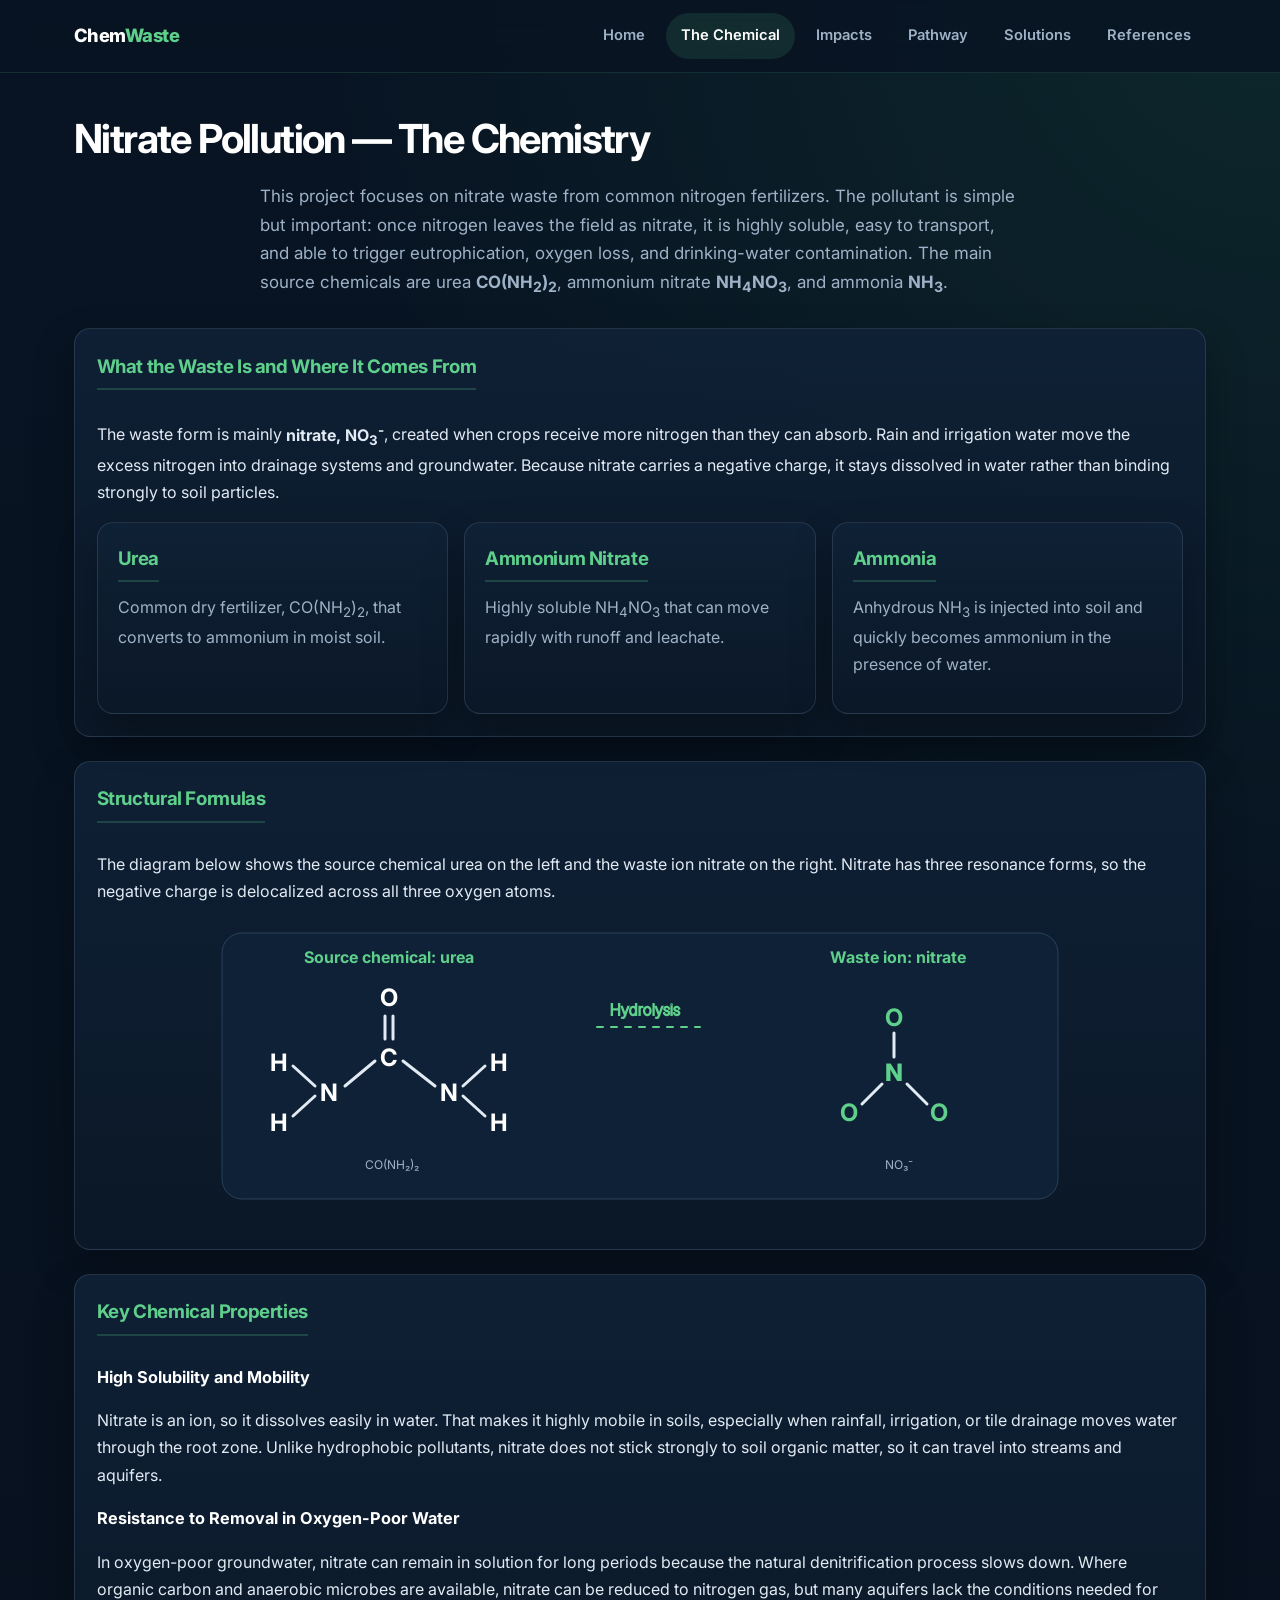
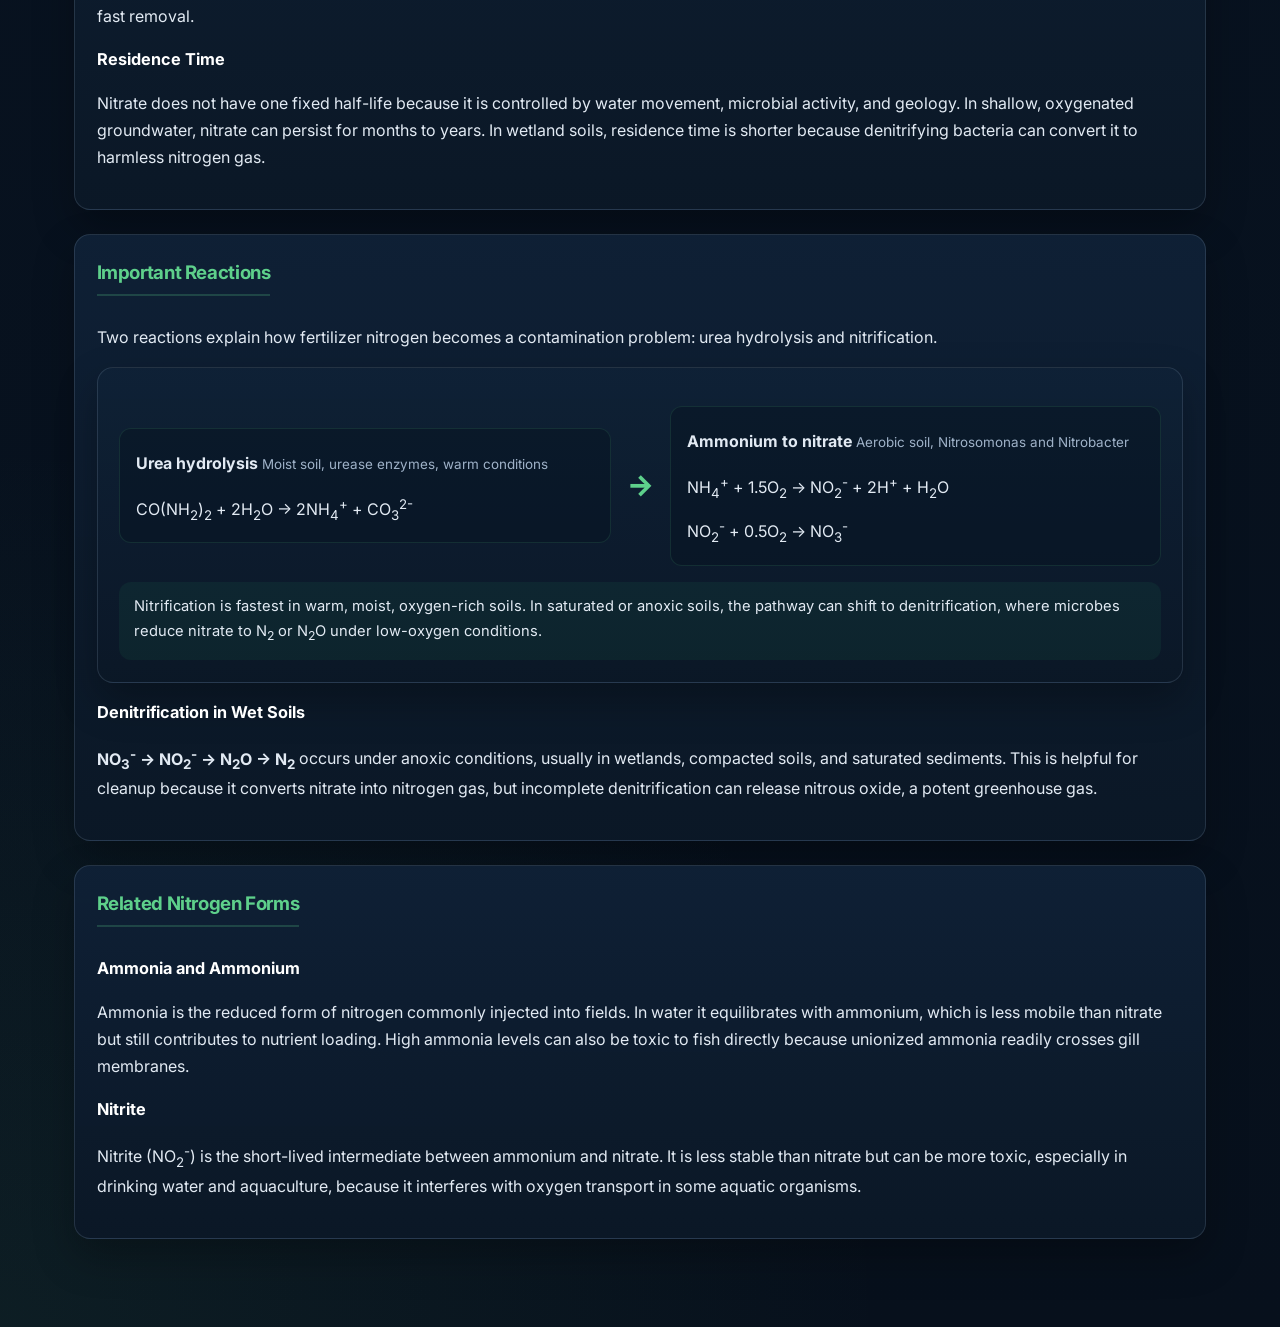
==== docs/pages/chemical.html @ fd7825a0 "Initial file upload" ====
<!DOCTYPE html>
<html lang="en">
<head>
  <meta charset="UTF-8">
  <meta name="viewport" content="width=device-width, initial-scale=1.0">
  <title>The Chemical — Nitrate Pollution &amp; Fertilizer Waste</title>
  <link rel="stylesheet" href="../css/styles.css">
</head>
<body>

  <!-- ======== NAVBAR ======== -->
  <nav class="navbar">
    <div class="nav-inner">
      <a href="../index.html" class="logo">Chem<span>Waste</span></a>
      <button class="hamburger" aria-label="Menu" onclick="document.querySelector('.nav-links').classList.toggle('open')">
        <span></span><span></span><span></span>
      </button>
      <ul class="nav-links">
        <li><a href="../index.html">Home</a></li>
        <li><a href="chemical.html" class="active">The Chemical</a></li>
        <li><a href="impacts.html">Impacts</a></li>
        <li><a href="pathway.html">Pathway</a></li>
        <li><a href="solutions.html">Solutions</a></li>
        <li><a href="references.html">References</a></li>
      </ul>
    </div>
  </nav>

  <div class="container">
    <h1 class="section-title">Nitrate Pollution — The Chemistry</h1>
    <p class="section-subtitle">
      This project focuses on nitrate waste from common nitrogen fertilizers. The pollutant is simple but important:
      once nitrogen leaves the field as nitrate, it is highly soluble, easy to transport, and able to trigger eutrophication,
      oxygen loss, and drinking-water contamination. The main source chemicals are urea <strong>CO(NH<sub>2</sub>)<sub>2</sub></strong>,
      ammonium nitrate <strong>NH<sub>4</sub>NO<sub>3</sub></strong>, and ammonia <strong>NH<sub>3</sub></strong>.
    </p>

    <div class="sub-section">
      <h3>What the Waste Is and Where It Comes From</h3>
      <p>
        The waste form is mainly <strong>nitrate, NO<sub>3</sub><sup>-</sup></strong>, created when crops receive more nitrogen than they can absorb.
        Rain and irrigation water move the excess nitrogen into drainage systems and groundwater. Because nitrate carries a negative charge,
        it stays dissolved in water rather than binding strongly to soil particles.
      </p>

      <div class="grid-3">
        <div class="source-card">
          <h3>Urea</h3>
          <p>Common dry fertilizer, CO(NH<sub>2</sub>)<sub>2</sub>, that converts to ammonium in moist soil.</p>
        </div>
        <div class="source-card">
          <h3>Ammonium Nitrate</h3>
          <p>Highly soluble NH<sub>4</sub>NO<sub>3</sub> that can move rapidly with runoff and leachate.</p>
        </div>
        <div class="source-card">
          <h3>Ammonia</h3>
          <p>Anhydrous NH<sub>3</sub> is injected into soil and quickly becomes ammonium in the presence of water.</p>
        </div>
      </div>
    </div>

    <div class="sub-section">
      <h3>Structural Formulas</h3>
      <p>
        The diagram below shows the source chemical urea on the left and the waste ion nitrate on the right.
        Nitrate has three resonance forms, so the negative charge is delocalized across all three oxygen atoms.
      </p>

      <div class="svg-diagram">
        <svg xmlns="http://www.w3.org/2000/svg" viewBox="0 0 860 290" width="860" height="290" aria-label="Urea and nitrate structural formulas">
          <rect x="12" y="12" width="836" height="266" rx="20" fill="#0f2136" stroke="#28405b"/>

          <g font-family="Inter, sans-serif" fill="#ffffff">
            <text x="94" y="42" font-size="16" font-weight="700" fill="#5ed08b">Source chemical: urea</text>
            <text x="620" y="42" font-size="16" font-weight="700" fill="#5ed08b">Waste ion: nitrate</text>
          </g>

          <!-- Urea structure bonds -->
          <g stroke="#e2eaf3" stroke-width="3" fill="none" stroke-linecap="round" stroke-linejoin="round">
            <!-- C=O double bond (vertical) -->
            <line x1="175" y1="118" x2="175" y2="95"/>
            <line x1="183" y1="118" x2="183" y2="95"/>
            <!-- C-N left bond -->
            <line x1="165" y1="140" x2="135" y2="165"/>
            <!-- C-N right bond -->
            <line x1="193" y1="140" x2="225" y2="165"/>
            <!-- Left NH2: N to H1 (upper left) -->
            <line x1="105" y1="165" x2="83" y2="145"/>
            <!-- Left NH2: N to H2 (lower left) -->
            <line x1="105" y1="175" x2="83" y2="195"/>
            <!-- Right NH2: N to H1 (upper right) -->
            <line x1="253" y1="165" x2="275" y2="145"/>
            <!-- Right NH2: N to H2 (lower right) -->
            <line x1="253" y1="175" x2="275" y2="195"/>
          </g>

          <!-- Urea structure atoms -->
          <g font-family="Inter, sans-serif" font-size="24" font-weight="700" fill="#ffffff">
            <!-- Central carbon -->
            <text x="170" y="145">C</text>
            <!-- Oxygen (top) -->
            <text x="170" y="85">O</text>
            <!-- Left nitrogen -->
            <text x="110" y="180">N</text>
            <!-- Left H1 -->
            <text x="60" y="150">H</text>
            <!-- Left H2 -->
            <text x="60" y="210">H</text>
            <!-- Right nitrogen -->
            <text x="230" y="180">N</text>
            <!-- Right H1 -->
            <text x="280" y="150">H</text>
            <!-- Right H2 -->
            <text x="280" y="210">H</text>
          </g>

          <g font-family="Inter, sans-serif" fill="#5ed08b">
            <text x="675" y="160" font-size="24" font-weight="800">N</text>
            <text x="675" y="105" font-size="24" font-weight="700">O</text>
            <text x="630" y="200" font-size="24" font-weight="700">O</text>
            <text x="720" y="200" font-size="24" font-weight="700">O</text>
            <!-- <text x="586" y="77" font-size="13" font-weight="700">-</text>
            <text x="639" y="136" font-size="13" font-weight="700">-</text>
            <text x="666" y="95" font-size="13" font-weight="700">-</text> -->
          </g>

          <g stroke="#e2eaf3" stroke-width="3" stroke-linecap="round">
            <line x1="684" y1="136" x2="684" y2="112"/>
            <line x1="672" y1="163" x2="652" y2="183"/>
            <line x1="697" y1="163" x2="717" y2="183"/>
          </g>

          <g font-family="Inter, sans-serif" fill="#9fb2c8" font-size="12">
            <text x="155" y="248">CO(NH₂)₂</text>
            <text x="675" y="248">NO₃⁻</text>
          </g>

          <g stroke="#5ed08b" stroke-width="2" stroke-linecap="round">
            <line x1="387" y1="106" x2="490" y2="106" stroke-dasharray="6 8"/>
            <text x="400" y="94" fill="#5ed08b" font-family="Inter, sans-serif" font-size="15" font-weight="50">Hydrolysis</text>
          </g>
        </svg>
      </div>
    </div>

    <div class="sub-section">
      <h3>Key Chemical Properties</h3>

      <h4>High Solubility and Mobility</h4>
      <p>
        Nitrate is an ion, so it dissolves easily in water. That makes it highly mobile in soils, especially when rainfall,
        irrigation, or tile drainage moves water through the root zone. Unlike hydrophobic pollutants, nitrate does not stick
        strongly to soil organic matter, so it can travel into streams and aquifers.
      </p>

      <h4>Resistance to Removal in Oxygen-Poor Water</h4>
      <p>
        In oxygen-poor groundwater, nitrate can remain in solution for long periods because the natural denitrification
        process slows down. Where organic carbon and anaerobic microbes are available, nitrate can be reduced to nitrogen gas,
        but many aquifers lack the conditions needed for fast removal.
      </p>

      <h4>Residence Time</h4>
      <p>
        Nitrate does not have one fixed half-life because it is controlled by water movement, microbial activity,
        and geology. In shallow, oxygenated groundwater, nitrate can persist for months to years. In wetland soils,
        residence time is shorter because denitrifying bacteria can convert it to harmless nitrogen gas.
      </p>
    </div>

    <div class="sub-section">
      <h3>Important Reactions</h3>
      <p>
        Two reactions explain how fertilizer nitrogen becomes a contamination problem: urea hydrolysis and nitrification.
      </p>

      <div class="reaction-box">
        <div class="reaction-flow">
          <div class="reaction-side">
            <strong>Urea hydrolysis</strong>
            <div class="reaction-label">Moist soil, urease enzymes, warm conditions</div>
            <p class="mb-0">CO(NH<sub>2</sub>)<sub>2</sub> + 2H<sub>2</sub>O → 2NH<sub>4</sub><sup>+</sup> + CO<sub>3</sub><sup>2-</sup></p>
          </div>
          <div class="reaction-arrow">→</div>
          <div class="reaction-side">
            <strong>Ammonium to nitrate</strong>
            <div class="reaction-label">Aerobic soil, Nitrosomonas and Nitrobacter</div>
            <p class="mb-0">NH<sub>4</sub><sup>+</sup> + 1.5O<sub>2</sub> → NO<sub>2</sub><sup>-</sup> + 2H<sup>+</sup> + H<sub>2</sub>O</p>
            <p class="mb-0 mt-2">NO<sub>2</sub><sup>-</sup> + 0.5O<sub>2</sub> → NO<sub>3</sub><sup>-</sup></p>
          </div>
        </div>

        <div class="reaction-conditions">
          Nitrification is fastest in warm, moist, oxygen-rich soils. In saturated or anoxic soils, the pathway can shift to denitrification,
          where microbes reduce nitrate to N<sub>2</sub> or N<sub>2</sub>O under low-oxygen conditions.
        </div>
      </div>

      <h4>Denitrification in Wet Soils</h4>
      <p>
        <strong>NO<sub>3</sub><sup>-</sup> → NO<sub>2</sub><sup>-</sup> → N<sub>2</sub>O → N<sub>2</sub></strong>
        occurs under anoxic conditions, usually in wetlands, compacted soils, and saturated sediments.
        This is helpful for cleanup because it converts nitrate into nitrogen gas, but incomplete denitrification can release nitrous oxide,
        a potent greenhouse gas.
      </p>
    </div>

    <div class="sub-section">
      <h3>Related Nitrogen Forms</h3>

      <h4>Ammonia and Ammonium</h4>
      <p>
        Ammonia is the reduced form of nitrogen commonly injected into fields. In water it equilibrates with ammonium,
        which is less mobile than nitrate but still contributes to nutrient loading. High ammonia levels can also be toxic
        to fish directly because unionized ammonia readily crosses gill membranes.
      </p>

      <h4>Nitrite</h4>
      <p>
        Nitrite (NO<sub>2</sub><sup>-</sup>) is the short-lived intermediate between ammonium and nitrate. It is less stable than nitrate but can be more toxic,
        especially in drinking water and aquaculture, because it interferes with oxygen transport in some aquatic organisms.
      </p>
    </div>
  </div>

</body>
</html>
---- docs/css/styles.css ----
/* ============================================
   Nitrate Runoff & Eutrophication
   Global Stylesheet — css/styles.css
   ============================================ */

@import url('https://fonts.googleapis.com/css2?family=Inter:wght@400;500;600;700;800&display=swap');

:root {
  --navy: #081423;
  --navy-2: #10253c;
  --navy-3: #163552;
  --green: #2fb36c;
  --green-2: #5ed08b;
  --green-3: #1f8f53;
  --white: #ffffff;
  --panel: #0f2136;
  --panel-2: #132941;
  --line: rgba(166, 194, 219, 0.16);
  --text: #e2eaf3;
  --muted: #9fb2c8;
  --shadow: 0 18px 40px rgba(0, 0, 0, 0.28);
  --radius: 16px;
  --radius-sm: 12px;
  --max-width: 1180px;
  --transition: 220ms ease;
}

*, *::before, *::after {
  box-sizing: border-box;
}

html {
  scroll-behavior: smooth;
  font-size: 16px;
}

body {
  margin: 0;
  min-height: 100vh;
  display: flex;
  flex-direction: column;
  background:
    radial-gradient(circle at top right, rgba(47, 179, 108, 0.12), transparent 30%),
    radial-gradient(circle at bottom left, rgba(94, 208, 139, 0.07), transparent 28%),
    linear-gradient(180deg, var(--navy) 0%, #07101c 100%);
  color: var(--text);
  font-family: 'Inter', sans-serif;
  line-height: 1.7;
}

img {
  max-width: 100%;
  display: block;
}

a {
  color: var(--green-2);
  text-decoration: none;
  transition: color var(--transition), opacity var(--transition);
}

a:hover {
  color: var(--green);
}

button,
a {
  -webkit-tap-highlight-color: transparent;
}

button:focus-visible,
a:focus-visible,
input:focus-visible,
textarea:focus-visible,
select:focus-visible {
  outline: 2px solid var(--green-2);
  outline-offset: 3px;
}

.navbar {
  position: sticky;
  top: 0;
  z-index: 1000;
  backdrop-filter: blur(14px);
  background: rgba(8, 20, 35, 0.88);
  border-bottom: 1px solid rgba(94, 208, 139, 0.15);
}

.nav-inner {
  max-width: var(--max-width);
  margin: 0 auto;
  padding: 0 1.5rem;
  height: 72px;
  display: flex;
  align-items: center;
  justify-content: space-between;
  gap: 1rem;
}

.logo {
  font-size: 1.15rem;
  font-weight: 800;
  letter-spacing: -0.03em;
  color: var(--white);
}

.logo span {
  color: var(--green-2);
}

.nav-links {
  list-style: none;
  display: flex;
  align-items: center;
  gap: 0.35rem;
  margin: 0;
  padding: 0;
}

.nav-links a {
  display: block;
  padding: 0.65rem 0.95rem;
  border-radius: 999px;
  color: var(--muted);
  font-size: 0.92rem;
  font-weight: 600;
}

.nav-links a:hover,
.nav-links a.active {
  color: var(--white);
  background: rgba(94, 208, 139, 0.12);
}

.hamburger {
  display: none;
  border: 0;
  background: transparent;
  padding: 0.25rem;
  cursor: pointer;
}

.hamburger span {
  display: block;
  width: 24px;
  height: 2px;
  margin: 5px 0;
  border-radius: 999px;
  background: var(--white);
  transition: transform var(--transition), opacity var(--transition);
}

.container {
  width: 100%;
  max-width: var(--max-width);
  margin: 0 auto;
  padding: 2rem 1.5rem 4rem;
  flex: 1;
}

main {
  flex: 1;
}

.hero {
  position: relative;
  overflow: hidden;
  padding: 5.5rem 1.5rem 4rem;
  text-align: center;
  min-height: 72vh;
  display: grid;
  place-items: center;
}

.hero::before,
.hero::after {
  content: '';
  position: absolute;
  inset: auto;
  border-radius: 50%;
  pointer-events: none;
}

.hero::before {
  width: 480px;
  height: 480px;
  top: -180px;
  right: -120px;
  background: radial-gradient(circle, rgba(47, 179, 108, 0.15), transparent 68%);
}

.hero::after {
  width: 360px;
  height: 360px;
  left: -120px;
  bottom: -140px;
  background: radial-gradient(circle, rgba(94, 208, 139, 0.1), transparent 68%);
}

.hero-content {
  position: relative;
  z-index: 1;
  max-width: 880px;
}

.eyebrow {
  display: inline-flex;
  align-items: center;
  gap: 0.5rem;
  padding: 0.45rem 0.85rem;
  margin-bottom: 1.1rem;
  border: 1px solid rgba(94, 208, 139, 0.22);
  border-radius: 999px;
  background: rgba(15, 33, 54, 0.7);
  color: var(--green-2);
  font-size: 0.82rem;
  font-weight: 700;
  letter-spacing: 0.08em;
  text-transform: uppercase;
}

.hero h1,
.section-title {
  margin: 0;
  color: var(--white);
  letter-spacing: -0.04em;
}

.hero h1 {
  font-size: clamp(2.4rem, 6vw, 4.4rem);
  line-height: 1.04;
  margin-bottom: 1rem;
}

.accent {
  color: var(--green-2);
}

.hero .subtitle,
.section-subtitle {
  margin: 0 auto;
  color: var(--muted);
  font-size: 1.06rem;
  max-width: 760px;
}

.hero .subtitle {
  font-size: clamp(1rem, 2vw, 1.18rem);
}

.hero-actions {
  margin-top: 1.8rem;
  display: flex;
  justify-content: center;
  gap: 0.85rem;
  flex-wrap: wrap;
}

.cta-btn,
.secondary-btn,
.card-link {
  display: inline-flex;
  align-items: center;
  justify-content: center;
  gap: 0.45rem;
  border-radius: 999px;
  transition: transform var(--transition), background var(--transition), color var(--transition), border-color var(--transition);
}

.cta-btn {
  padding: 0.9rem 1.35rem;
  background: linear-gradient(135deg, var(--green) 0%, var(--green-2) 100%);
  color: #082012;
  font-weight: 800;
  box-shadow: 0 14px 30px rgba(47, 179, 108, 0.25);
}

.cta-btn:hover {
  transform: translateY(-1px);
  color: #082012;
}

.secondary-btn {
  padding: 0.9rem 1.2rem;
  border: 1px solid rgba(94, 208, 139, 0.24);
  color: var(--white);
  background: rgba(15, 33, 54, 0.72);
  font-weight: 700;
}

.secondary-btn:hover {
  transform: translateY(-1px);
  color: var(--white);
  border-color: rgba(94, 208, 139, 0.42);
}

.stats-strip {
  margin-top: 2rem;
  display: grid;
  grid-template-columns: repeat(auto-fit, minmax(220px, 1fr));
  gap: 1rem;
}

.stat-card,
.page-card,
.sub-section,
.chart-container,
.reaction-box,
.highlight-box,
.challenge-box,
.ref-note,
.modal,
.process-card,
.info-card,
.solution-card,
.source-card {
  background: linear-gradient(180deg, rgba(15, 33, 54, 0.96) 0%, rgba(11, 24, 39, 0.98) 100%);
  border: 1px solid var(--line);
  box-shadow: var(--shadow);
}

.stat-card {
  border-radius: var(--radius);
  padding: 1.2rem 1.25rem;
  text-align: left;
}

.stat-card .number {
  display: block;
  font-size: 1.85rem;
  font-weight: 800;
  color: var(--green-2);
  letter-spacing: -0.04em;
}

.stat-card .label {
  display: block;
  margin-top: 0.45rem;
  color: var(--muted);
  font-size: 0.92rem;
}

.section-title {
  font-size: clamp(1.8rem, 4vw, 2.5rem);
  margin-bottom: 0.55rem;
}

.section-subtitle {
  margin-bottom: 1.8rem;
}

.sub-section {
  margin: 0 0 1.5rem;
  padding: 1.35rem;
  border-radius: var(--radius);
}

.sub-section h3,
.chart-container h4,
.modal h3,
.page-card h3,
.process-card h3,
.info-card h3,
.solution-card h3,
.source-card h3 {
  margin: 0 0 0.75rem;
  color: var(--white);
  letter-spacing: -0.02em;
}

.sub-section h3 {
  display: inline-flex;
  align-items: center;
  gap: 0.55rem;
  padding-bottom: 0.35rem;
  border-bottom: 2px solid rgba(94, 208, 139, 0.22);
  color: var(--green-2);
}

.sub-section h4 {
  margin: 1rem 0 0.45rem;
  color: var(--white);
  font-size: 1.02rem;
}

.sub-section p,
.sub-section ul,
.sub-section ol,
.sub-section li {
  color: var(--text);
}

.sub-section ul,
.sub-section ol {
  padding-left: 1.25rem;
}

.sub-section li {
  margin-bottom: 0.4rem;
}

.page-cards,
.grid-2,
.grid-3,
.solution-grid {
  display: grid;
  gap: 1rem;
}

.page-cards,
.solution-grid {
  grid-template-columns: repeat(auto-fit, minmax(250px, 1fr));
}

.grid-2 {
  grid-template-columns: repeat(auto-fit, minmax(280px, 1fr));
}

.grid-3 {
  grid-template-columns: repeat(auto-fit, minmax(220px, 1fr));
}

.page-card,
.process-card,
.info-card,
.solution-card,
.source-card {
  border-radius: var(--radius);
  padding: 1.25rem;
}

.page-card p,
.process-card p,
.info-card p,
.solution-card p,
.source-card p {
  margin: 0 0 0.9rem;
  color: var(--muted);
}

.card-link {
  padding: 0.7rem 1rem;
  border: 1px solid rgba(94, 208, 139, 0.24);
  color: var(--green-2);
  font-weight: 700;
  font-size: 0.92rem;
}

.card-link:hover {
  background: rgba(94, 208, 139, 0.08);
  color: var(--white);
}

.data-table-wrapper {
  overflow-x: auto;
  margin: 1rem 0;
}

.data-table {
  width: 100%;
  border-collapse: collapse;
  min-width: 650px;
  background: var(--panel);
  border: 1px solid var(--line);
  border-radius: var(--radius);
  overflow: hidden;
}

.data-table th,
.data-table td {
  padding: 0.9rem 1rem;
  text-align: left;
  border-bottom: 1px solid rgba(255, 255, 255, 0.05);
}

.data-table thead th {
  background: rgba(16, 37, 60, 0.9);
  color: var(--green-2);
  font-size: 0.8rem;
  letter-spacing: 0.06em;
  text-transform: uppercase;
}

.data-table tbody tr:hover {
  background: rgba(94, 208, 139, 0.06);
}

.chart-container {
  border-radius: var(--radius);
  padding: 1.2rem;
  margin: 1.25rem 0;
}

.chart-container h4 {
  font-size: 1rem;
  color: var(--white);
}

.chart-container canvas {
  max-height: 440px;
}

.svg-diagram {
  overflow-x: auto;
  display: flex;
  justify-content: center;
  margin: 1rem 0;
}

.svg-diagram svg {
  max-width: 100%;
  height: auto;
}

.reaction-box {
  border-radius: var(--radius);
  padding: 1.35rem;
  margin: 1rem 0;
}

.reaction-flow {
  display: grid;
  grid-template-columns: 1fr auto 1fr;
  gap: 1rem;
  align-items: center;
  margin-top: 1rem;
}

.reaction-side,
.reaction-center {
  padding: 1rem;
  border-radius: var(--radius-sm);
  background: rgba(8, 20, 35, 0.55);
  border: 1px solid rgba(94, 208, 139, 0.12);
}

.reaction-center {
  min-width: 180px;
}

.reaction-arrow {
  color: var(--green-2);
  font-size: 1.8rem;
  font-weight: 800;
}

.reaction-label {
  display: inline-block;
  margin-top: 0.5rem;
  color: var(--muted);
  font-size: 0.84rem;
}

.reaction-conditions {
  margin-top: 1rem;
  padding: 0.8rem 0.95rem;
  border-radius: var(--radius-sm);
  background: rgba(47, 179, 108, 0.08);
  color: var(--text);
  font-size: 0.92rem;
}

.flow-diagram {
  display: grid;
  grid-auto-flow: column;
  grid-auto-columns: minmax(145px, 1fr);
  gap: 0.85rem;
  overflow-x: auto;
  padding: 0.5rem 0.15rem 1rem;
}

.flow-node {
  position: relative;
  border-radius: var(--radius);
  padding: 1rem 0.9rem;
  text-align: center;
  cursor: pointer;
  user-select: none;
  border: 1px solid rgba(94, 208, 139, 0.2);
  background: linear-gradient(180deg, rgba(19, 41, 65, 0.96), rgba(12, 26, 42, 0.96));
  transition: transform var(--transition), border-color var(--transition), box-shadow var(--transition);
  min-height: 108px;
}

.flow-node:hover {
  transform: translateY(-2px);
  border-color: rgba(94, 208, 139, 0.45);
  box-shadow: 0 14px 28px rgba(0, 0, 0, 0.25);
}

.flow-node::after {
  content: '→';
  position: absolute;
  right: -0.95rem;
  top: 50%;
  transform: translateY(-50%);
  color: var(--green-2);
  font-size: 1.35rem;
  font-weight: 800;
}

.flow-node:last-child::after {
  content: '';
}

.node-title {
  display: block;
  font-size: 0.95rem;
  font-weight: 800;
  color: var(--white);
  line-height: 1.25;
}

.node-subtitle {
  display: block;
  margin-top: 0.45rem;
  color: var(--green-2);
  font-size: 0.78rem;
  font-weight: 700;
}

.node-meta {
  display: block;
  margin-top: 0.45rem;
  color: var(--muted);
  font-size: 0.76rem;
}

.modal-overlay {
  position: fixed;
  inset: 0;
  display: grid;
  place-items: center;
  padding: 1rem;
  background: rgba(4, 10, 18, 0.74);
  backdrop-filter: blur(5px);
  opacity: 0;
  pointer-events: none;
  transition: opacity var(--transition);
  z-index: 2000;
}

.modal-overlay.active {
  opacity: 1;
  pointer-events: auto;
}

.modal {
  position: relative;
  width: min(100%, 720px);
  max-height: min(86vh, 820px);
  overflow: auto;
  border-radius: 22px;
  padding: 1.35rem;
  transform: translateY(10px) scale(0.98);
  transition: transform var(--transition);
}

.modal-overlay.active .modal {
  transform: translateY(0) scale(1);
}

.modal-close {
  position: absolute;
  top: 0.85rem;
  right: 0.95rem;
  border: 0;
  background: transparent;
  color: var(--muted);
  font-size: 1.9rem;
  line-height: 1;
  cursor: pointer;
}

.modal-close:hover {
  color: var(--white);
}

.modal h3 {
  padding-right: 2rem;
  font-size: 1.35rem;
}

.modal-label {
  margin: 1rem 0 0.35rem;
  color: var(--green-2);
  font-size: 0.74rem;
  font-weight: 800;
  letter-spacing: 0.1em;
  text-transform: uppercase;
}

.modal-value {
  margin: 0;
  color: var(--text);
}

.highlight-box,
.challenge-box,
.ref-note {
  border-radius: var(--radius);
  padding: 1.2rem;
  margin: 1rem 0 1.25rem;
}

.highlight-box {
  border-left: 4px solid var(--green-2);
}

.challenge-box {
  border-left: 4px solid #f5b94f;
}

.ref-note {
  border-left: 4px solid rgba(94, 208, 139, 0.8);
}

.highlight-box h4,
.challenge-box h4 {
  margin: 0 0 0.45rem;
  color: var(--white);
}

.ref-list {
  padding-left: 1.25rem;
}

.ref-list li {
  margin-bottom: 1rem;
  color: var(--text);
}

.ref-list li.placeholder {
  color: var(--muted);
  font-style: italic;
}

.site-footer {
  margin-top: auto;
  padding: 1.2rem 1rem 1.35rem;
  text-align: center;
  color: var(--muted);
  border-top: 1px solid rgba(255, 255, 255, 0.06);
  background: rgba(6, 13, 22, 0.5);
}

.mt-1 { margin-top: 0.35rem; }
.mt-2 { margin-top: 0.7rem; }
.mt-3 { margin-top: 1rem; }
.mt-4 { margin-top: 1.5rem; }
.mb-0 { margin-bottom: 0; }

@media (max-width: 980px) {
  .nav-inner {
    padding: 0 1rem;
  }

  .hero {
    min-height: 64vh;
    padding-top: 4.75rem;
  }
}

@media (max-width: 840px) {
  .hamburger {
    display: inline-block;
  }

  .nav-links {
    position: absolute;
    top: 72px;
    left: 0;
    right: 0;
    display: grid;
    gap: 0.15rem;
    padding: 0.75rem 1rem 1rem;
    background: rgba(8, 20, 35, 0.97);
    border-bottom: 1px solid rgba(94, 208, 139, 0.14);
    max-height: 0;
    overflow: hidden;
    opacity: 0;
    transition: max-height var(--transition), opacity var(--transition);
  }

  .nav-links.open {
    max-height: 420px;
    opacity: 1;
  }

  .nav-links a {
    border-radius: 14px;
    padding: 0.85rem 0.95rem;
    background: rgba(255, 255, 255, 0.02);
  }

  .hero-actions {
    flex-direction: column;
    align-items: stretch;
  }

  .reaction-flow {
    grid-template-columns: 1fr;
  }

  .reaction-arrow {
    transform: rotate(90deg);
    text-align: center;
  }
}

@media (max-width: 620px) {
  .container {
    padding: 1.4rem 1rem 3rem;
  }

  .stats-strip {
    grid-template-columns: 1fr;
  }

  .section-title {
    font-size: 1.7rem;
  }

  .sub-section,
  .page-card,
  .process-card,
  .info-card,
  .solution-card,
  .source-card,
  .chart-container,
  .reaction-box,
  .modal {
    padding: 1rem;
    border-radius: 14px;
  }

  .flow-node::after {
    right: -0.7rem;
  }

  .data-table th,
  .data-table td {
    padding: 0.75rem 0.8rem;
    font-size: 0.84rem;
  }
}
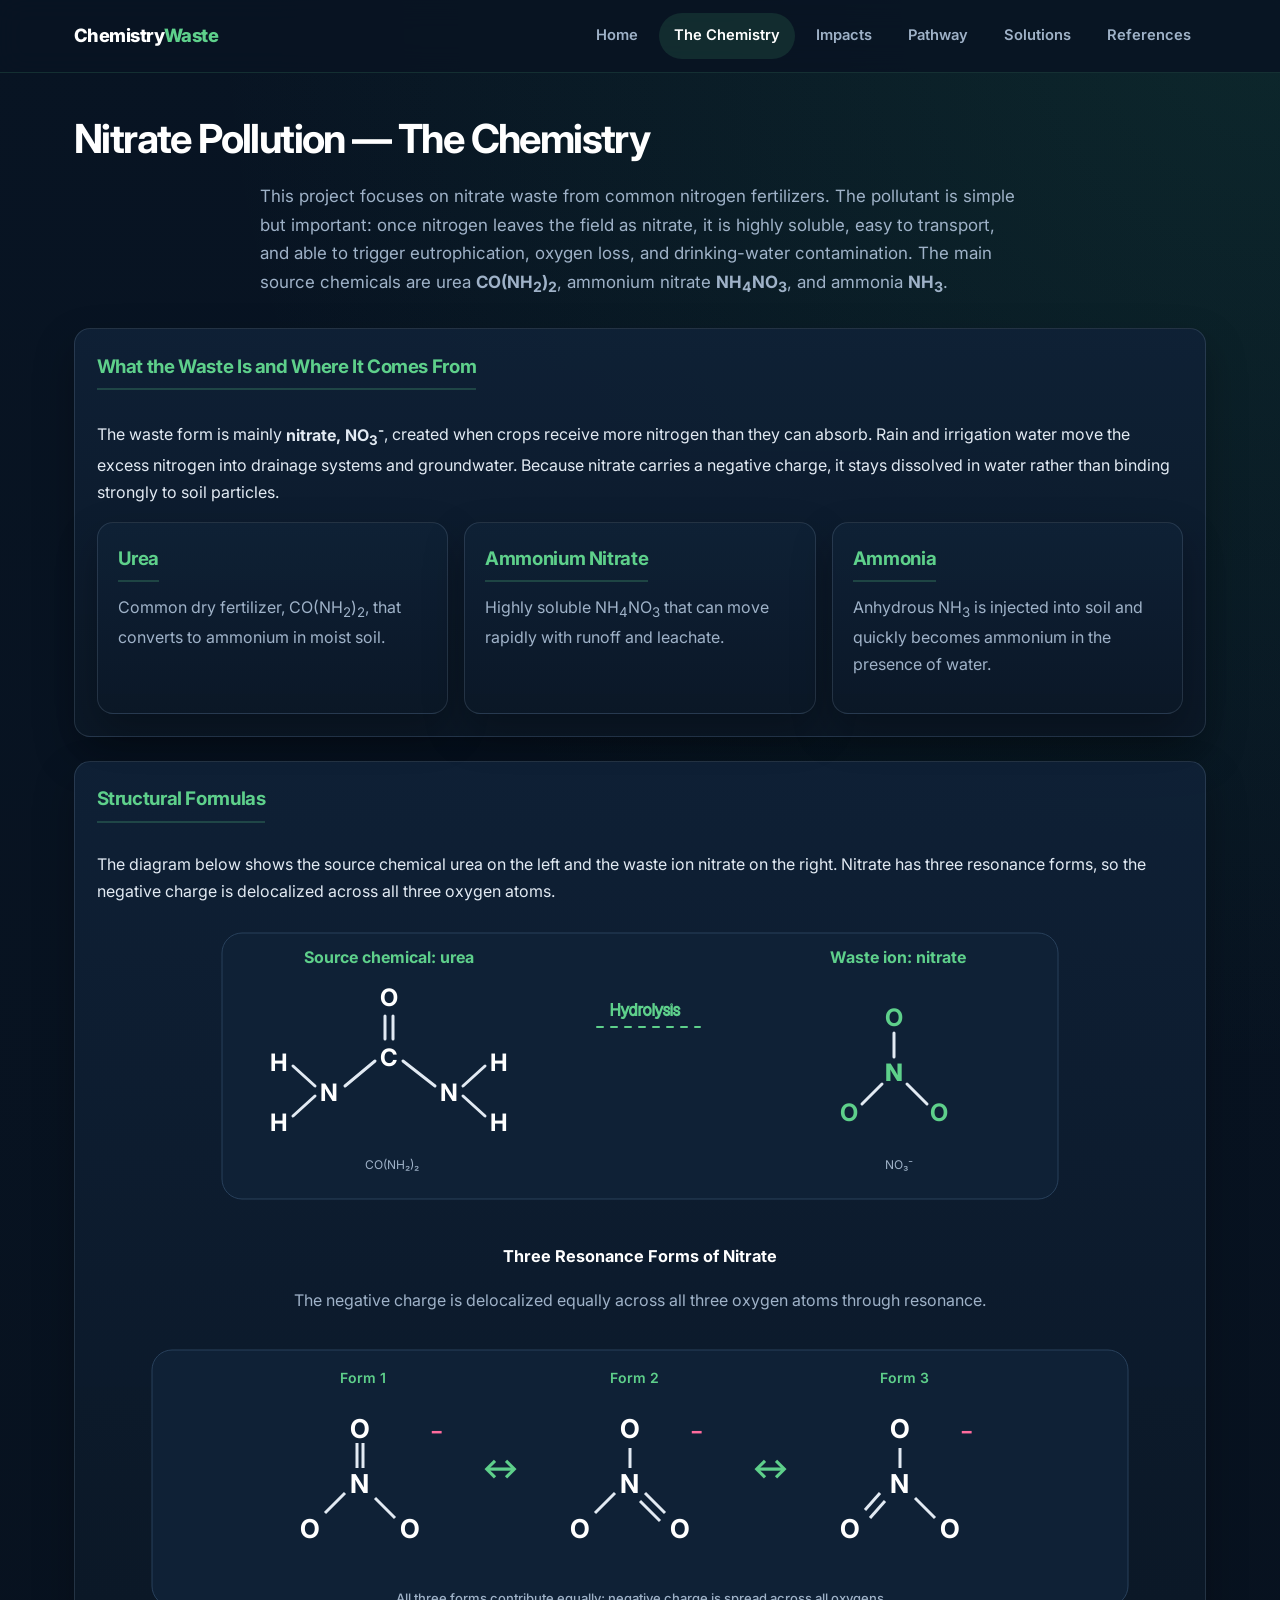
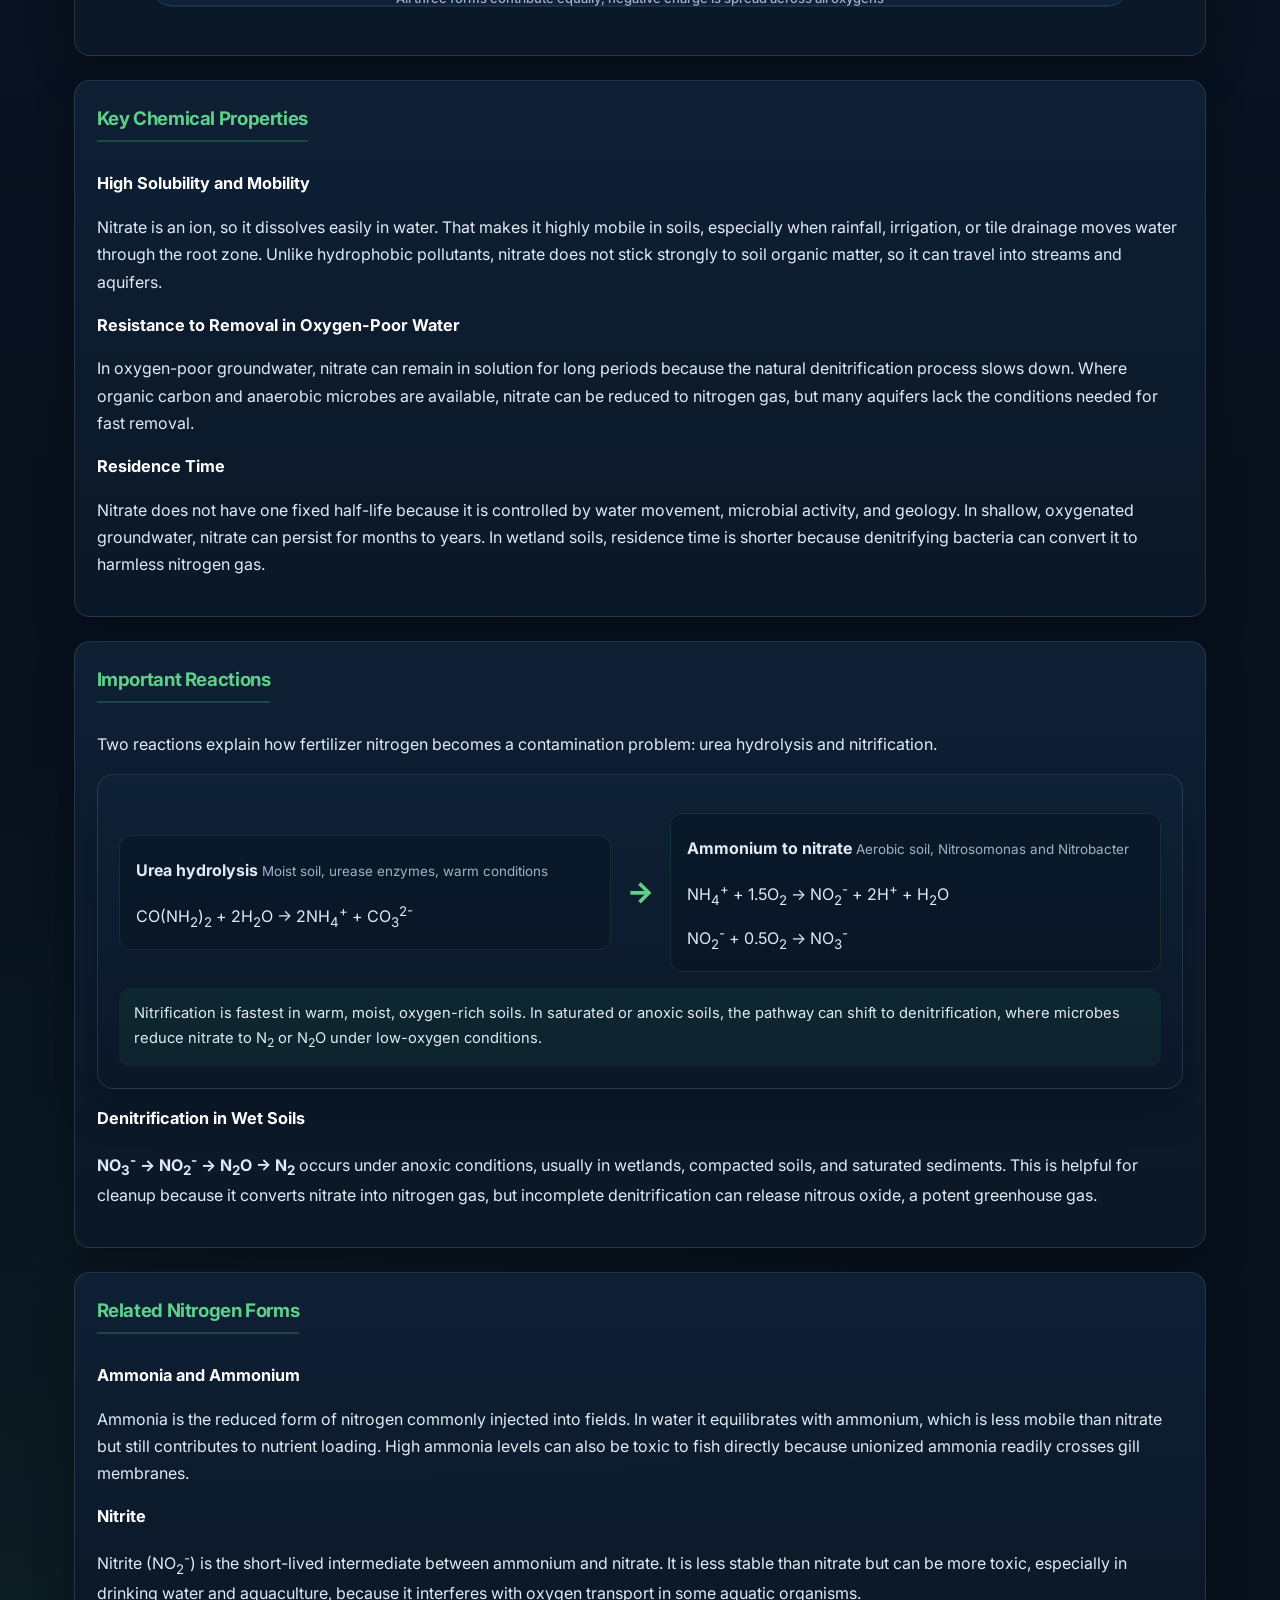
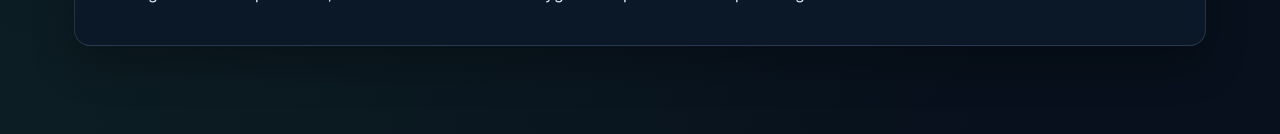
==== commit 82e33a79: "Add files via upload" ====
--- a/docs/pages/chemical.html
+++ b/docs/pages/chemical.html
@@ -3,7 +3,7 @@
 <head>
   <meta charset="UTF-8">
   <meta name="viewport" content="width=device-width, initial-scale=1.0">
-  <title>The Chemical — Nitrate Pollution &amp; Fertilizer Waste</title>
+  <title>The Chemistry — Nitrate Pollution &amp; Fertilizer Waste</title>
   <link rel="stylesheet" href="../css/styles.css">
 </head>
 <body>
@@ -11,13 +11,13 @@
   <!-- ======== NAVBAR ======== -->
   <nav class="navbar">
     <div class="nav-inner">
-      <a href="../index.html" class="logo">Chem<span>Waste</span></a>
+      <a href="../index.html" class="logo">Chemistry<span>Waste</span></a>
       <button class="hamburger" aria-label="Menu" onclick="document.querySelector('.nav-links').classList.toggle('open')">
         <span></span><span></span><span></span>
       </button>
       <ul class="nav-links">
         <li><a href="../index.html">Home</a></li>
-        <li><a href="chemical.html" class="active">The Chemical</a></li>
+        <li><a href="chemical.html" class="active">The Chemistry</a></li>
         <li><a href="impacts.html">Impacts</a></li>
         <li><a href="pathway.html">Pathway</a></li>
         <li><a href="solutions.html">Solutions</a></li>
@@ -35,7 +35,7 @@
       ammonium nitrate <strong>NH<sub>4</sub>NO<sub>3</sub></strong>, and ammonia <strong>NH<sub>3</sub></strong>.
     </p>
 
-    <div class="sub-section">
+    <div class="sub-section vibrant-section">
       <h3>What the Waste Is and Where It Comes From</h3>
       <p>
         The waste form is mainly <strong>nitrate, NO<sub>3</sub><sup>-</sup></strong>, created when crops receive more nitrogen than they can absorb.
@@ -141,6 +141,103 @@
           </g>
         </svg>
       </div>
+
+      <h4 style="margin-top: 2rem; text-align: center;">Three Resonance Forms of Nitrate</h4>
+      <p style="text-align: center; color: #9fb2c8; margin-bottom: 1.5rem;">
+        The negative charge is delocalized equally across all three oxygen atoms through resonance.
+      </p>
+
+      <div class="svg-diagram">
+        <svg xmlns="http://www.w3.org/2000/svg" viewBox="0 0 1000 280" width="1000" height="280" aria-label="Three resonance forms of nitrate ion">
+          <rect x="12" y="12" width="976" height="256" rx="20" fill="#0f2136" stroke="#28405b"/>
+
+          <!-- Form 1 -->
+          <g>
+            <text x="200" y="45" font-family="Inter, sans-serif" font-size="14" font-weight="600" fill="#5ed08b">Form 1</text>
+            
+            <!-- N -->
+            <text x="210" y="155" font-family="Inter, sans-serif" font-size="26" font-weight="700" fill="#ffffff">N</text>
+            
+            <!-- O atoms -->
+            <text x="160" y="200" font-family="Inter, sans-serif" font-size="26" font-weight="700" fill="#ffffff">O</text>
+            <text x="210" y="100" font-family="Inter, sans-serif" font-size="26" font-weight="700" fill="#ffffff">O</text>
+            <text x="260" y="200" font-family="Inter, sans-serif" font-size="26" font-weight="700" fill="#ffffff">O</text>
+            
+            <!-- Bonds: N=O (top, double bond) -->
+            <line x1="217" y1="130" x2="217" y2="105" stroke="#e2eaf3" stroke-width="3"/>
+            <line x1="223" y1="130" x2="223" y2="105" stroke="#e2eaf3" stroke-width="3"/>
+            
+            <!-- Bonds: N-O (left and bottom) -->
+            <line x1="235" y1="160" x2="255" y2="180" stroke="#e2eaf3" stroke-width="3"/>
+
+            <line x1="205" y1="155" x2="185" y2="175" stroke="#e2eaf3" stroke-width="3"/>
+            
+            <!-- Minus charge -->
+            <text x="290" y="100" font-family="Inter, sans-serif" font-size="20" font-weight="700" fill="#ff6b9d">−</text>
+          </g>
+
+          <!-- Arrow 1 -->
+          <text x="360" y="140" font-family="Inter, sans-serif" font-size="28" font-weight="700" fill="#5ed08b" text-anchor="middle">↔</text>
+
+          <!-- Form 2 -->
+          <g>
+            <text x="470" y="45" font-family="Inter, sans-serif" font-size="14" font-weight="600" fill="#5ed08b">Form 2</text>
+            
+            <!-- N -->
+            <text x="480" y="155" font-family="Inter, sans-serif" font-size="26" font-weight="700" fill="#ffffff">N</text>
+            
+            <!-- O atoms -->
+            <text x="430" y="200" font-family="Inter, sans-serif" font-size="26" font-weight="700" fill="#ffffff">O</text>
+            <text x="480" y="100" font-family="Inter, sans-serif" font-size="26" font-weight="700" fill="#ffffff">O</text>
+            <text x="530" y="200" font-family="Inter, sans-serif" font-size="26" font-weight="700" fill="#ffffff">O</text>
+            
+            <!-- Bonds: N-O (top) -->
+            <line x1="490" y1="130" x2="490" y2="110" stroke="#e2eaf3" stroke-width="3"/>
+            
+            <!-- Bonds: N=O (bottom, double bond) -->
+            <line x1="505" y1="155" x2="525" y2="175" stroke="#e2eaf3" stroke-width="3"/>
+            <line x1="500" y1="163" x2="520" y2="183" stroke="#e2eaf3" stroke-width="3"/>
+            
+            <!-- Bonds: N-O (left) -->
+            <line x1="475" y1="155" x2="455" y2="175" stroke="#e2eaf3" stroke-width="3"/>
+            
+            <!-- Minus charge -->
+            <text x="550" y="100" font-family="Inter, sans-serif" font-size="20" font-weight="700" fill="#ff6b9d">−</text>
+          </g>
+
+          <!-- Arrow 2 -->
+          <text x="630" y="140" font-family="Inter, sans-serif" font-size="28" font-weight="700" fill="#5ed08b" text-anchor="middle">↔</text>
+
+          <!-- Form 3 -->
+          <g>
+            <text x="740" y="45" font-family="Inter, sans-serif" font-size="14" font-weight="600" fill="#5ed08b">Form 3</text>
+            
+            <!-- N -->
+            <text x="750" y="155" font-family="Inter, sans-serif" font-size="26" font-weight="700" fill="#ffffff">N</text>
+            
+            <!-- O atoms -->
+            <text x="700" y="200" font-family="Inter, sans-serif" font-size="26" font-weight="700" fill="#ffffff">O</text>
+            <text x="750" y="100" font-family="Inter, sans-serif" font-size="26" font-weight="700" fill="#ffffff">O</text>
+            <text x="800" y="200" font-family="Inter, sans-serif" font-size="26" font-weight="700" fill="#ffffff">O</text>
+            
+            <!-- Bonds: N-O (top) -->
+            <line x1="760" y1="130" x2="760" y2="110" stroke="#e2eaf3" stroke-width="3"/>
+            
+            <!-- Bonds: N-O (bottom) -->
+            <line x1="775" y1="160" x2="795" y2="180" stroke="#e2eaf3" stroke-width="3"/>
+            
+            <!-- Bonds: N=O (left, double bond) -->
+            <line x1="740" y1="155" x2="725" y2="172" stroke="#e2eaf3" stroke-width="3"/>
+            <line x1="745" y1="163" x2="730" y2="180" stroke="#e2eaf3" stroke-width="3"/>
+            
+            <!-- Minus charge -->
+            <text x="820" y="100" font-family="Inter, sans-serif" font-size="20" font-weight="700" fill="#ff6b9d">−</text>
+          </g>
+
+          <!-- Explanation -->
+          <text x="500" y="265" font-family="Inter, sans-serif" font-size="13" font-weight="500" fill="#9fb2c8" text-anchor="middle">All three forms contribute equally; negative charge is spread across all oxygens</text>
+        </svg>
+      </div>
     </div>
 
     <div class="sub-section">
